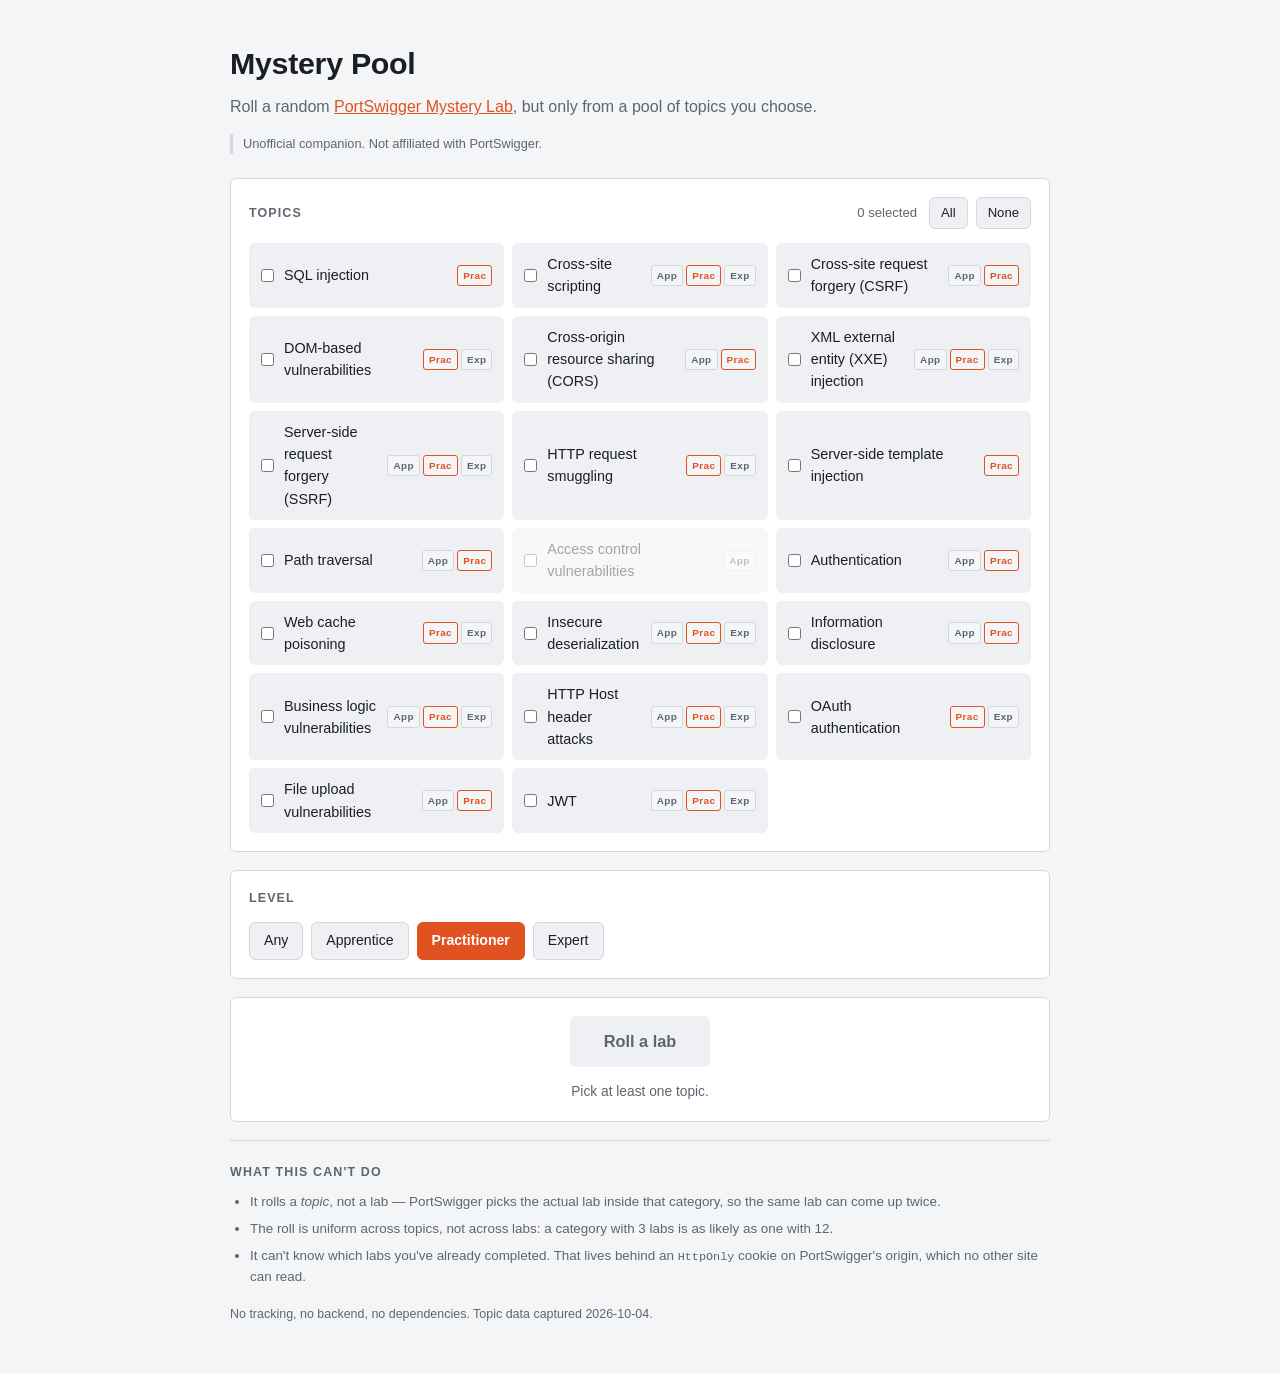
==== index.html @ 6b70d8ba "Add Mystery Pool: roll a Mystery Lab from a chosen topic pool" ====
<!doctype html>
<html lang="en">
<head>
<meta charset="utf-8">
<meta name="viewport" content="width=device-width, initial-scale=1">
<title>Mystery Pool</title>
<meta name="description" content="Roll a random PortSwigger Mystery Lab, but only from a pool of topics you choose.">
<link rel="stylesheet" href="assets/style.css">
</head>
<body>

<header class="site-head">
  <h1>Mystery Pool</h1>
  <p class="tagline">
    Roll a random <a href="https://portswigger.net/web-security/mystery-lab-challenge" target="_blank" rel="noopener">PortSwigger Mystery Lab</a>,
    but only from a pool of topics you choose.
  </p>
  <p class="unofficial">Unofficial companion. Not affiliated with PortSwigger.</p>
</header>

<main>

  <section class="panel">
    <div class="panel-head">
      <h2>Topics</h2>
      <div class="panel-actions">
        <span id="poolCount" class="count">0 selected</span>
        <button type="button" id="selectAll" class="btn-quiet">All</button>
        <button type="button" id="selectNone" class="btn-quiet">None</button>
      </div>
    </div>
    <div id="categoryGrid" class="cat-grid"></div>
    <noscript><p class="loading">This page needs JavaScript to pick a topic and build the link.</p></noscript>
  </section>

  <section class="panel">
    <fieldset class="level-set">
      <legend>Level</legend>
      <div class="segmented" id="levelControl"></div>
    </fieldset>
  </section>

  <section class="panel roll-panel">
    <button type="button" id="rollBtn" class="btn-primary" disabled>Roll a lab</button>
    <p id="status" class="status">Pick at least one topic.</p>
    <div id="result" class="result" hidden>
      <p class="result-cat">Lab rolled. Nothing here tells you which topic came up — that's the point.</p>
      <button type="button" id="openLabBtn" class="btn-quiet">Open the lab</button>
      <details class="spoiler">
        <summary>Reveal the topic</summary>
        <p id="resultCat" class="spoiler-body"></p>
      </details>
      <p class="popup-note">If the new tab didn't open, your browser blocked it — use the button above.</p>
    </div>
  </section>

</main>

<footer class="site-foot">
  <h2>What this can't do</h2>
  <ul>
    <li>It rolls a <em>topic</em>, not a lab — PortSwigger picks the actual lab inside that category, so the same lab can come up twice.</li>
    <li>The roll is uniform across topics, not across labs: a category with 3 labs is as likely as one with 12.</li>
    <li>It can't know which labs you've already completed. That lives behind an <code>HttpOnly</code> cookie on PortSwigger's origin, which no other site can read.</li>
  </ul>
  <p class="foot-meta">
    No tracking, no backend, no dependencies.
    <span id="dataStamp"></span>
  </p>
</footer>

<script src="data/categories.js"></script>
<script src="assets/app.js"></script>
</body>
</html>
---- assets/style.css ----
:root {
  --bg: #16191d;
  --panel: #1e2228;
  --panel-raised: #262b32;
  --border: #333a43;
  --text: #e6e8eb;
  --text-dim: #9aa3ad;
  --accent: #ff6633;
  --accent-text: #1a1206;
  --ok: #4ec9a0;
  --warn: #e8b84b;
  --radius: 6px;
}

@media (prefers-color-scheme: light) {
  :root:not([data-theme="dark"]) {
    --bg: #f4f5f7;
    --panel: #ffffff;
    --panel-raised: #eef0f3;
    --border: #d4d8de;
    --text: #1b1f24;
    --text-dim: #5d666f;
    --accent: #e0521f;
    --accent-text: #ffffff;
    --ok: #16795a;
    --warn: #8a6410;
  }
}

* { box-sizing: border-box; }

body {
  margin: 0;
  padding: 0 16px 48px;
  background: var(--bg);
  color: var(--text);
  font: 16px/1.55 -apple-system, BlinkMacSystemFont, "Segoe UI", Roboto, Helvetica, Arial, sans-serif;
}

main, .site-head, .site-foot { max-width: 820px; margin: 0 auto; }

a { color: var(--accent); }

code {
  font-family: ui-monospace, SFMono-Regular, Menlo, Consolas, monospace;
  font-size: 0.88em;
}

.site-head { padding: 40px 0 24px; }

.site-head h1 {
  margin: 0;
  font-size: 1.9rem;
  letter-spacing: -0.01em;
}

.tagline { margin: 8px 0 0; color: var(--text-dim); }

.unofficial {
  margin: 14px 0 0;
  font-size: 0.8rem;
  color: var(--text-dim);
  border-left: 3px solid var(--border);
  padding-left: 10px;
}

.panel {
  background: var(--panel);
  border: 1px solid var(--border);
  border-radius: var(--radius);
  padding: 18px;
  margin-bottom: 18px;
}

.panel-head {
  display: flex;
  flex-wrap: wrap;
  gap: 10px;
  align-items: baseline;
  justify-content: space-between;
  margin-bottom: 14px;
}

.panel h2 {
  margin: 0;
  font-size: 0.78rem;
  font-weight: 600;
  letter-spacing: 0.09em;
  text-transform: uppercase;
  color: var(--text-dim);
}

.panel-actions { display: flex; gap: 8px; align-items: center; }

.count { font-size: 0.82rem; color: var(--text-dim); margin-right: 4px; }

.cat-grid {
  display: grid;
  grid-template-columns: repeat(auto-fill, minmax(255px, 1fr));
  gap: 8px;
}

.loading { color: var(--text-dim); margin: 0; font-size: 0.88rem; }

.cat {
  display: flex;
  align-items: center;
  gap: 10px;
  padding: 9px 11px;
  background: var(--panel-raised);
  border: 1px solid transparent;
  border-radius: var(--radius);
  cursor: pointer;
}

.cat:hover { border-color: var(--border); }

.cat:focus-within { outline: 2px solid var(--accent); outline-offset: 1px; }

.cat input { accent-color: var(--accent); margin: 0; flex: none; }

.cat-name { flex: 1; font-size: 0.9rem; }

.cat.is-ineligible { opacity: 0.4; }

.cat.is-ineligible.is-picked {
  opacity: 0.75;
  border-color: var(--warn);
}

.levels { display: flex; gap: 3px; flex: none; }

.lv {
  font-size: 0.62rem;
  font-weight: 600;
  letter-spacing: 0.04em;
  padding: 2px 5px;
  border-radius: 3px;
  background: var(--bg);
  color: var(--text-dim);
  border: 1px solid var(--border);
}

.lv.is-active { color: var(--accent); border-color: var(--accent); }

.level-set { border: 0; margin: 0; padding: 0; }

.level-set legend {
  padding: 0;
  margin-bottom: 14px;
  font-size: 0.78rem;
  font-weight: 600;
  letter-spacing: 0.09em;
  text-transform: uppercase;
  color: var(--text-dim);
}

.segmented { display: flex; flex-wrap: wrap; gap: 8px; }

.segmented label { cursor: pointer; }

.segmented input {
  position: absolute;
  opacity: 0;
  width: 0;
  height: 0;
}

.segmented span {
  display: block;
  padding: 7px 14px;
  font-size: 0.88rem;
  background: var(--panel-raised);
  border: 1px solid var(--border);
  border-radius: var(--radius);
}

.segmented input:checked + span {
  background: var(--accent);
  color: var(--accent-text);
  border-color: var(--accent);
  font-weight: 600;
}

.segmented input:focus-visible + span { outline: 2px solid var(--accent); outline-offset: 2px; }

.roll-panel { text-align: center; }

.btn-primary {
  font: inherit;
  font-weight: 700;
  font-size: 1.02rem;
  padding: 13px 34px;
  border: 0;
  border-radius: var(--radius);
  background: var(--accent);
  color: var(--accent-text);
  cursor: pointer;
}

.btn-primary:hover:not(:disabled) { filter: brightness(1.08); }

.btn-primary:disabled {
  background: var(--panel-raised);
  color: var(--text-dim);
  cursor: not-allowed;
}

.btn-quiet {
  font: inherit;
  font-size: 0.82rem;
  padding: 5px 11px;
  background: var(--panel-raised);
  color: var(--text);
  border: 1px solid var(--border);
  border-radius: var(--radius);
  cursor: pointer;
}

.btn-quiet:hover { border-color: var(--accent); }

.status {
  margin: 14px 0 0;
  font-size: 0.86rem;
  color: var(--text-dim);
}

.status.is-blocked { color: var(--warn); }

.result {
  margin-top: 18px;
  padding-top: 16px;
  border-top: 1px solid var(--border);
}

.result-cat { margin: 0 0 14px; font-size: 0.92rem; color: var(--text-dim); }

.spoiler { margin-top: 16px; font-size: 0.8rem; }

.spoiler summary {
  cursor: pointer;
  color: var(--text-dim);
  width: fit-content;
  margin: 0 auto;
}

.spoiler summary:hover { color: var(--accent); }

.spoiler-body { margin: 10px 0 0; color: var(--ok); font-size: 0.95rem; font-weight: 600; }

.popup-note { margin: 10px 0 0; font-size: 0.78rem; color: var(--text-dim); }

.site-foot {
  border-top: 1px solid var(--border);
  padding-top: 22px;
  color: var(--text-dim);
  font-size: 0.84rem;
}

.site-foot h2 {
  margin: 0 0 10px;
  font-size: 0.78rem;
  font-weight: 600;
  letter-spacing: 0.09em;
  text-transform: uppercase;
}

.site-foot ul { margin: 0; padding-left: 20px; }

.site-foot li { margin-bottom: 6px; }

.foot-meta { margin: 18px 0 0; font-size: 0.78rem; }

@media (max-width: 520px) {
  .cat-grid { grid-template-columns: 1fr; }
  .btn-primary { width: 100%; }
}
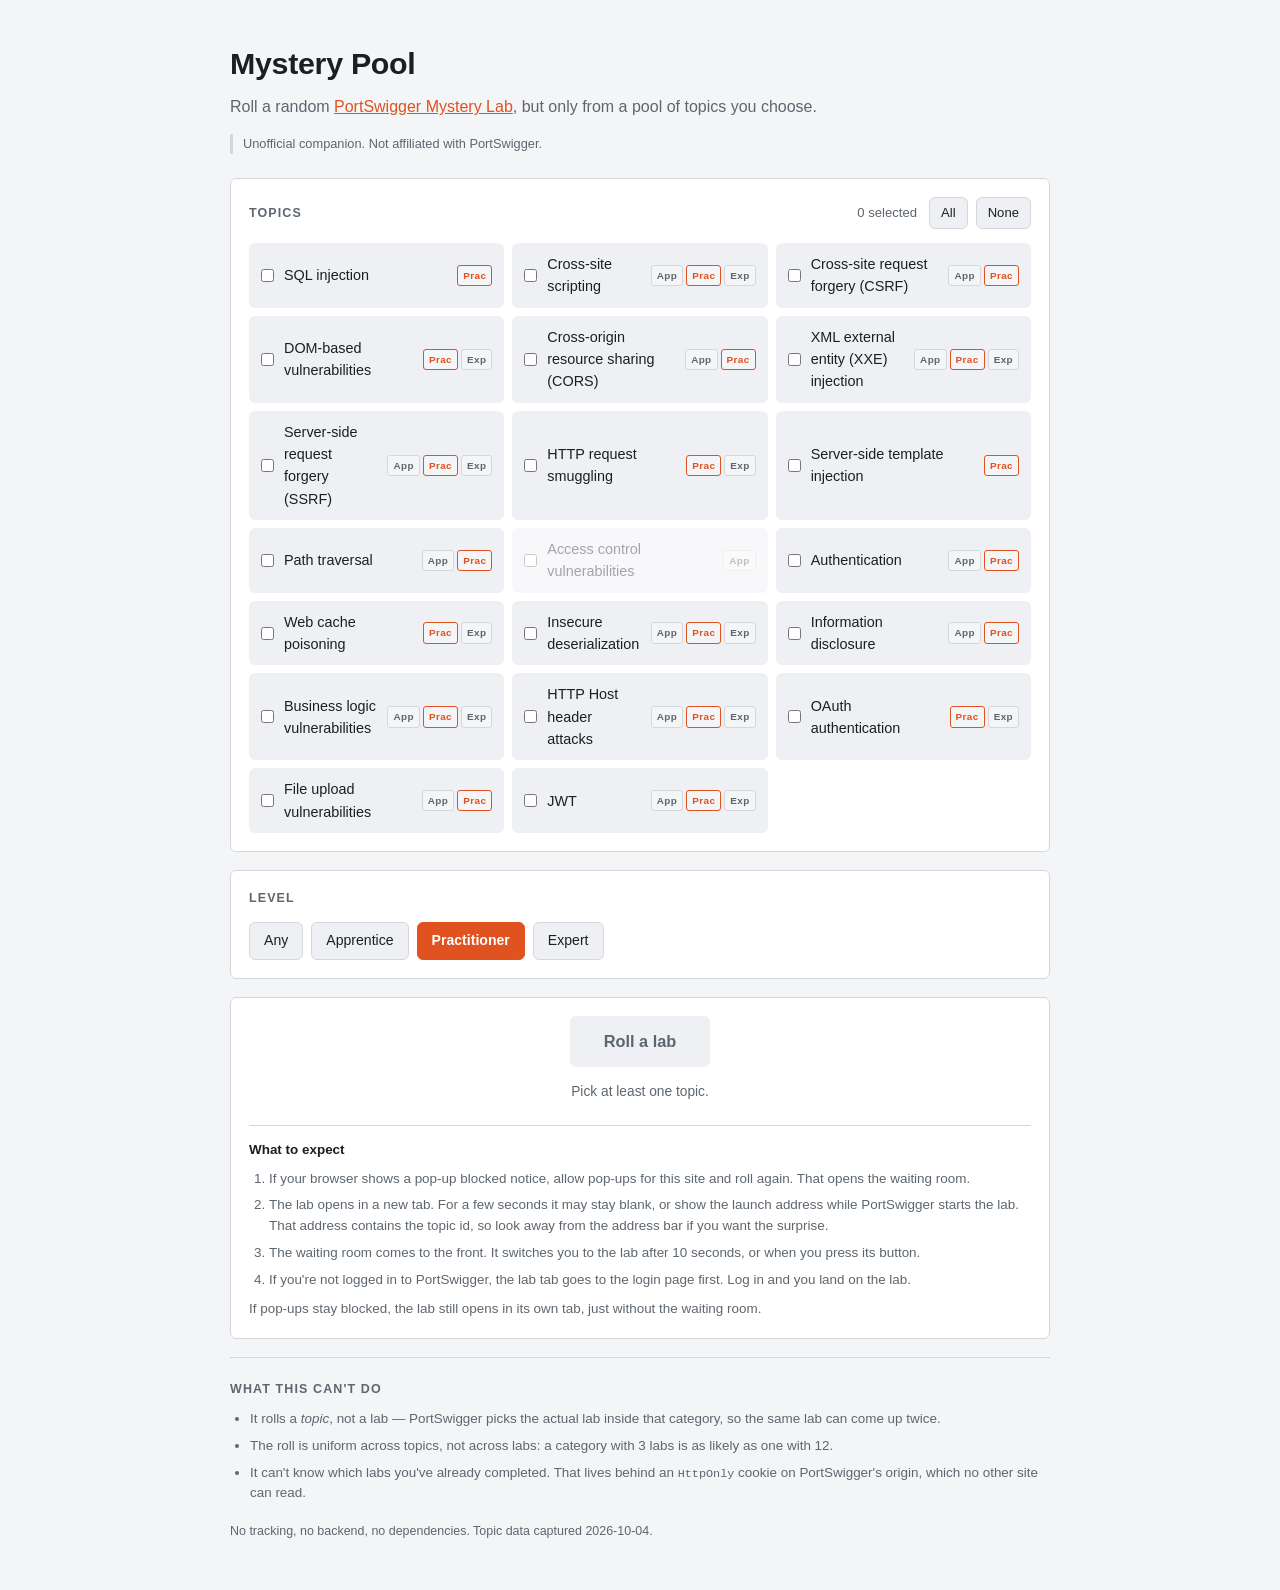
==== commit c3312e41: "Open lab in its own tab with a waiting room that refocuses it" ====
--- a/index.html
+++ b/index.html
@@ -52,6 +52,16 @@
       </details>
       <p class="popup-note">If the new tab didn't open, your browser blocked it — use the button above.</p>
     </div>
+    <div class="expect">
+      <p class="expect-title">What to expect</p>
+      <ol>
+        <li>If your browser shows a pop-up blocked notice, allow pop-ups for this site and roll again. That opens the waiting room.</li>
+        <li>The lab opens in a new tab. For a few seconds it may stay blank, or show the launch address while PortSwigger starts the lab. That address contains the topic id, so look away from the address bar if you want the surprise.</li>
+        <li>The waiting room comes to the front. It switches you to the lab after 10 seconds, or when you press its button.</li>
+        <li>If you're not logged in to PortSwigger, the lab tab goes to the login page first. Log in and you land on the lab.</li>
+      </ol>
+      <p>If pop-ups stay blocked, the lab still opens in its own tab, just without the waiting room.</p>
+    </div>
   </section>
 
 </main>
--- a/assets/style.css
+++ b/assets/style.css
@@ -250,6 +250,23 @@
 
 .popup-note { margin: 10px 0 0; font-size: 0.78rem; color: var(--text-dim); }
 
+.expect {
+  margin-top: 22px;
+  padding-top: 14px;
+  border-top: 1px solid var(--border);
+  text-align: left;
+  font-size: 0.84rem;
+  color: var(--text-dim);
+}
+
+.expect-title { margin: 0 0 8px; font-weight: 600; color: var(--text); }
+
+.expect ol { margin: 0 0 8px; padding-left: 20px; }
+
+.expect li { margin-bottom: 6px; }
+
+.expect p:last-child { margin: 0; }
+
 .site-foot {
   border-top: 1px solid var(--border);
   padding-top: 22px;
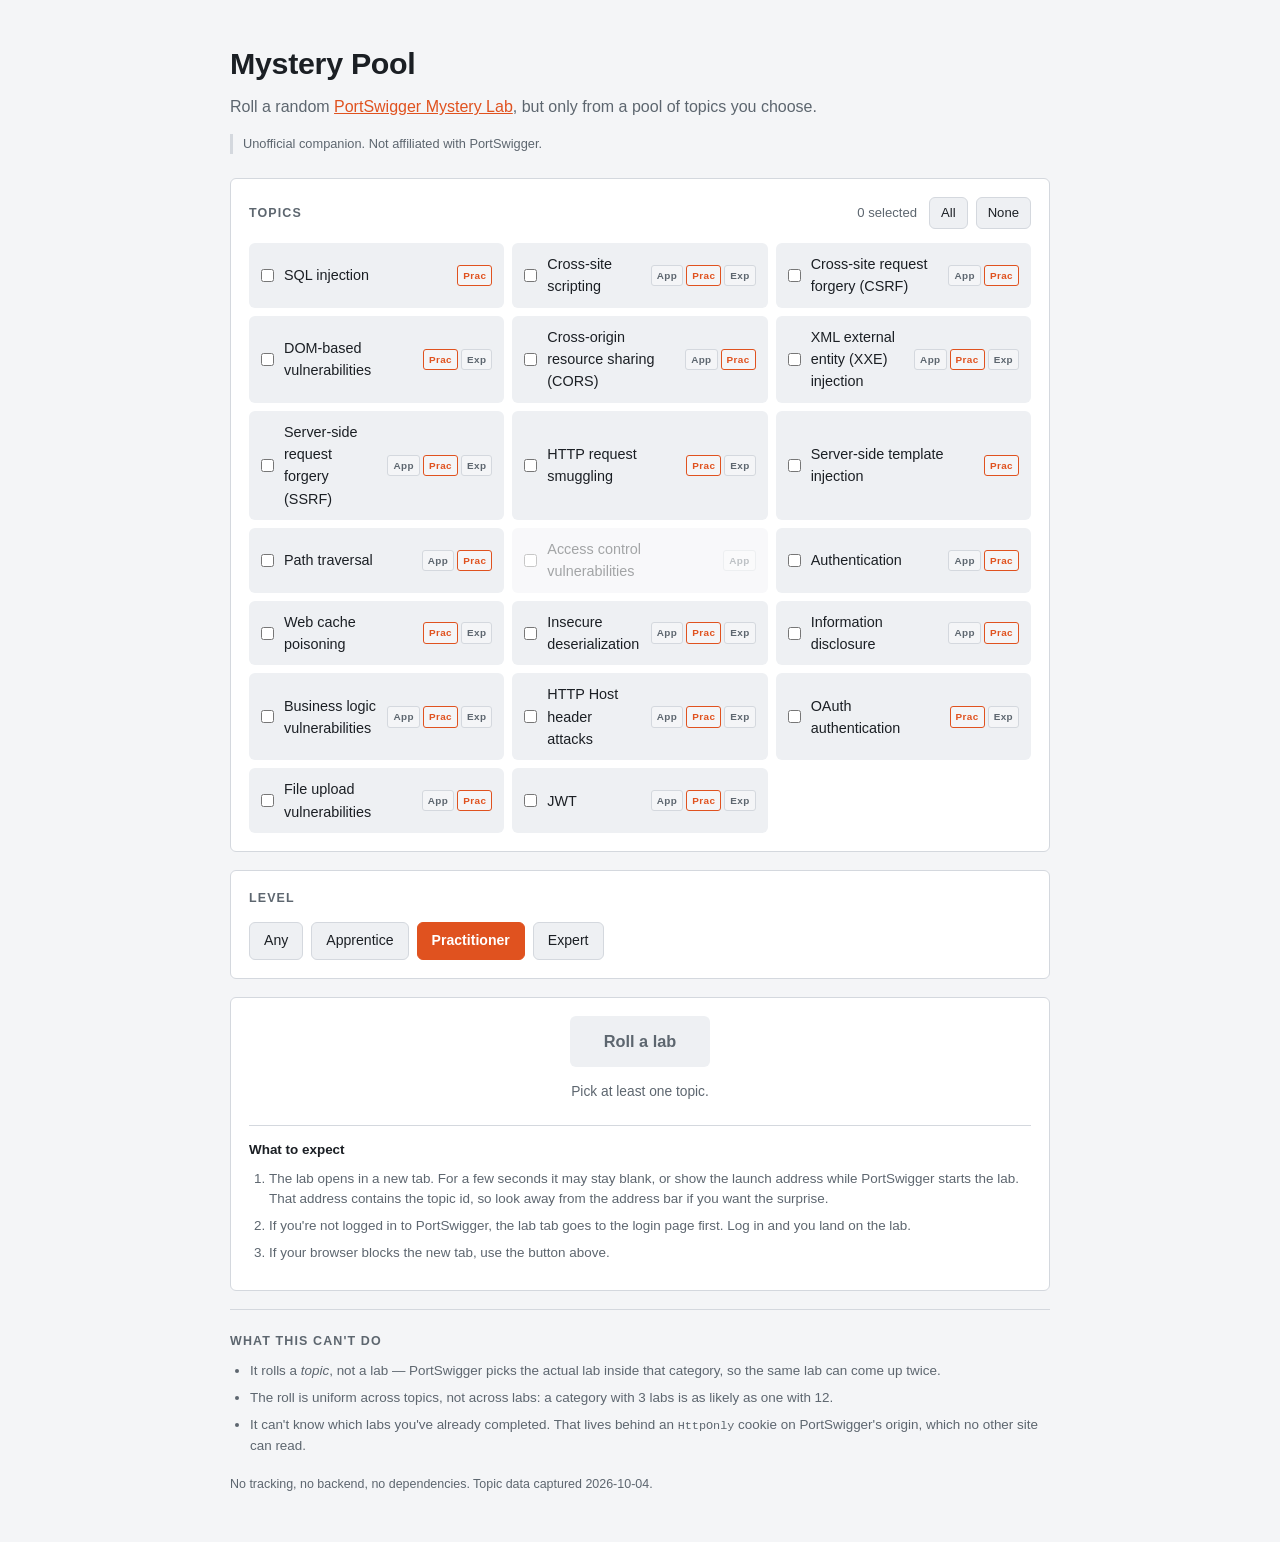
==== commit 82586a2b: "Remove the waiting room and open the lab directly again" ====
--- a/index.html
+++ b/index.html
@@ -55,12 +55,10 @@
     <div class="expect">
       <p class="expect-title">What to expect</p>
       <ol>
-        <li>If your browser shows a pop-up blocked notice, allow pop-ups for this site and roll again. That opens the waiting room.</li>
         <li>The lab opens in a new tab. For a few seconds it may stay blank, or show the launch address while PortSwigger starts the lab. That address contains the topic id, so look away from the address bar if you want the surprise.</li>
-        <li>The waiting room comes to the front. It switches you to the lab after 10 seconds, or when you press its button.</li>
         <li>If you're not logged in to PortSwigger, the lab tab goes to the login page first. Log in and you land on the lab.</li>
+        <li>If your browser blocks the new tab, use the button above.</li>
       </ol>
-      <p>If pop-ups stay blocked, the lab still opens in its own tab, just without the waiting room.</p>
     </div>
   </section>
 
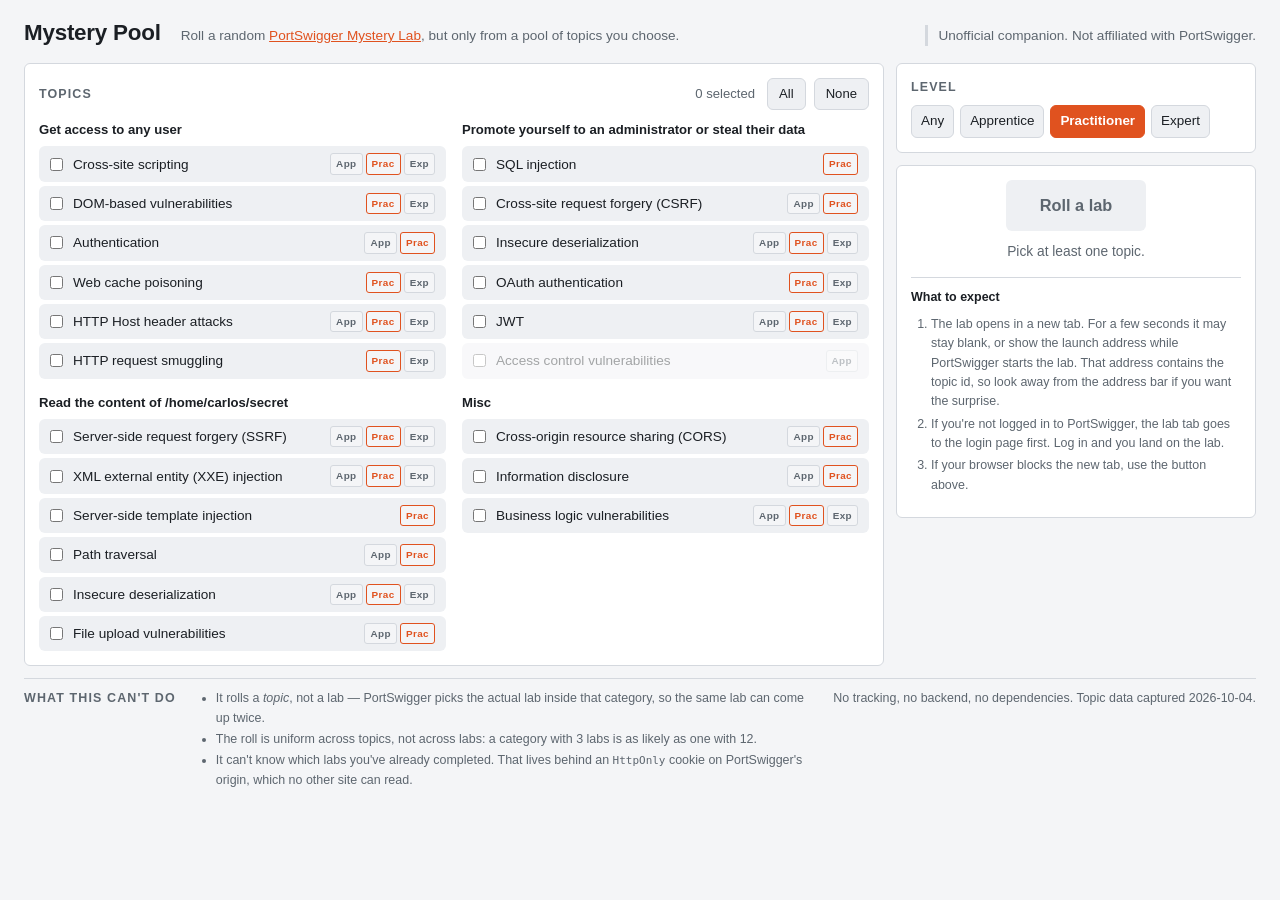
==== commit b9178794: "Group topics by lab goal and fit the page on one screen on wide viewports" ====
--- a/index.html
+++ b/index.html
@@ -29,7 +29,7 @@
         <button type="button" id="selectNone" class="btn-quiet">None</button>
       </div>
     </div>
-    <div id="categoryGrid" class="cat-grid"></div>
+    <div id="categoryGrid" class="cat-groups"></div>
     <noscript><p class="loading">This page needs JavaScript to pick a topic and build the link.</p></noscript>
   </section>
 
--- a/assets/style.css
+++ b/assets/style.css
@@ -94,6 +94,15 @@
 
 .count { font-size: 0.82rem; color: var(--text-dim); margin-right: 4px; }
 
+.cat-groups { display: grid; gap: 20px; }
+
+.cat-group h3 {
+  margin: 0 0 8px;
+  font-size: 0.9rem;
+  font-weight: 600;
+  color: var(--text);
+}
+
 .cat-grid {
   display: grid;
   grid-template-columns: repeat(auto-fill, minmax(255px, 1fr));
@@ -292,3 +301,66 @@
   .cat-grid { grid-template-columns: 1fr; }
   .btn-primary { width: 100%; }
 }
+
+/* Wide screens: everything on one page, no scrolling. Topics on the left in a
+   2x2 block of groups, controls on the right, footer notes in a strip below. */
+@media (min-width: 1000px) {
+  body { padding: 0 24px 16px; }
+
+  main, .site-head, .site-foot { max-width: 1280px; }
+
+  .site-head {
+    display: flex;
+    flex-wrap: wrap;
+    align-items: baseline;
+    gap: 4px 20px;
+    padding: 16px 0 12px;
+  }
+  .site-head h1 { font-size: 1.4rem; }
+  .tagline, .unofficial { margin: 0; font-size: 0.85rem; }
+  .unofficial { margin-left: auto; }
+
+  main {
+    display: grid;
+    grid-template-columns: 1fr 360px;
+    grid-template-rows: auto 1fr;
+    gap: 12px;
+    align-items: start;
+  }
+  main > .panel { margin: 0; padding: 14px; }
+  main > .panel:first-child { grid-row: 1 / span 3; }
+
+  .panel-head { margin-bottom: 10px; }
+
+  .cat-groups { grid-template-columns: 1fr 1fr; gap: 14px 16px; }
+  .cat-group h3 { font-size: 0.82rem; margin-bottom: 6px; }
+  .cat-grid { grid-template-columns: 1fr; gap: 4px; }
+  .cat { padding: 6px 10px; }
+  .cat-name { font-size: 0.85rem; }
+
+  .level-set legend { margin-bottom: 8px; }
+  .segmented { gap: 6px; }
+  .segmented span { padding: 5px 9px; font-size: 0.84rem; }
+
+  .status { margin-top: 10px; }
+  .result { margin-top: 12px; padding-top: 10px; }
+  .result-cat { margin-bottom: 8px; }
+  .spoiler { margin-top: 10px; }
+  .popup-note { margin-top: 6px; }
+  .expect { margin-top: 14px; padding-top: 10px; font-size: 0.78rem; }
+  .expect li { margin-bottom: 3px; }
+
+  .site-foot {
+    display: grid;
+    grid-template-columns: auto 1fr auto;
+    gap: 4px 24px;
+    align-items: start;
+    margin-top: 12px;
+    padding-top: 10px;
+    font-size: 0.78rem;
+  }
+  .site-foot h2 { margin: 0; }
+  .site-foot ul { padding-left: 16px; }
+  .site-foot li { margin-bottom: 2px; }
+  .foot-meta { margin: 0; }
+}
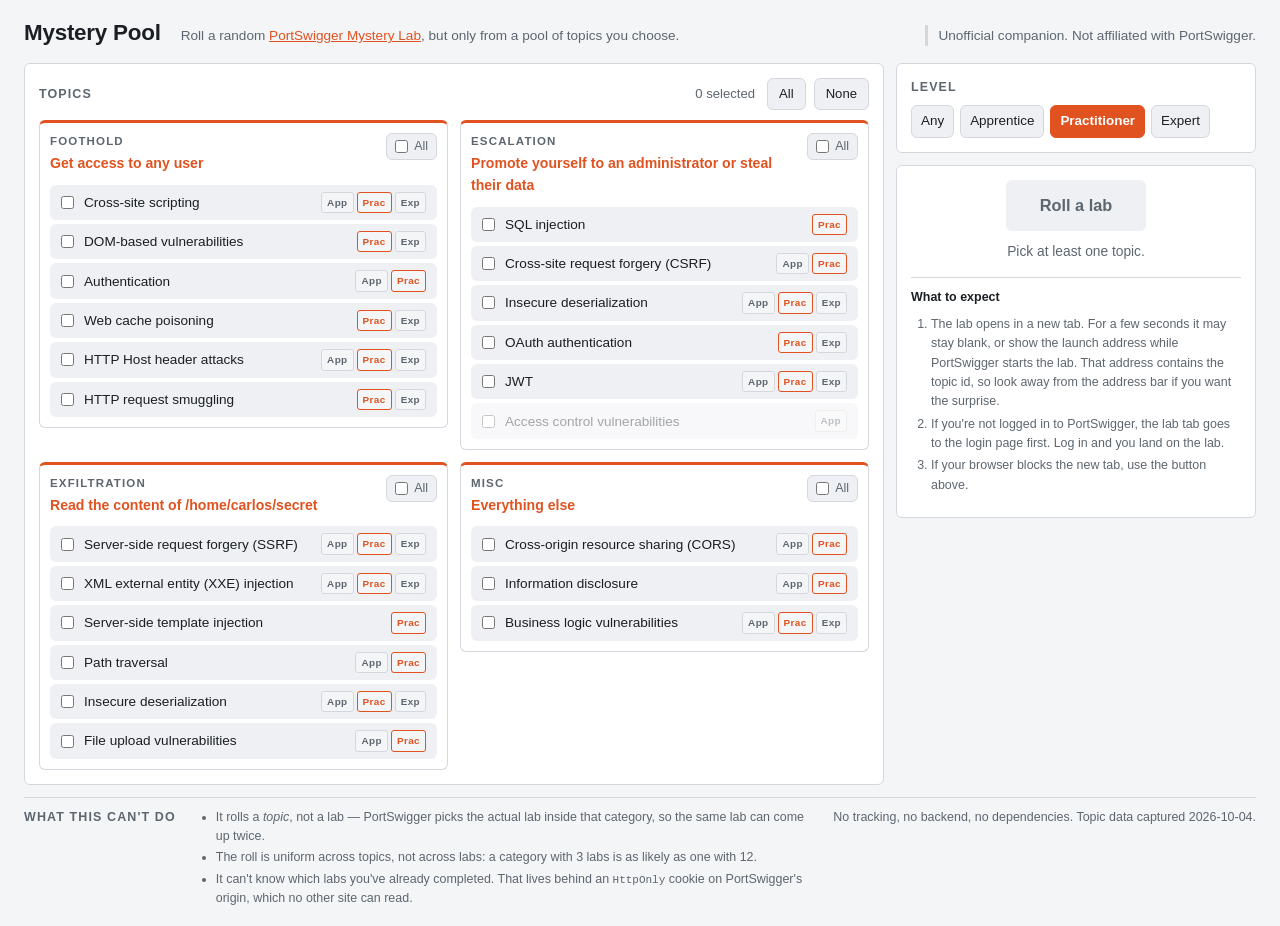
==== commit 90fe1a64: "Move the roll logic into a DOM-free module with tests Eligibility and the topic pick now live in ass" ====
--- a/index.html
+++ b/index.html
@@ -78,6 +78,7 @@
 </footer>
 
 <script src="data/categories.js"></script>
+<script src="assets/roll.js"></script>
 <script src="assets/app.js"></script>
 </body>
 </html>
--- a/assets/style.css
+++ b/assets/style.css
@@ -96,11 +96,59 @@
 
 .cat-groups { display: grid; gap: 20px; }
 
+.cat-group {
+  padding: 12px;
+  border: 1px solid var(--border);
+  border-top: 3px solid var(--accent);
+  border-radius: var(--radius);
+}
+
+.cat-group-head {
+  display: flex;
+  align-items: flex-start;
+  justify-content: space-between;
+  gap: 10px;
+  margin-bottom: 10px;
+}
+
+.cat-group .cat-group-head h3 { margin-bottom: 0; }
+
+.group-toggle {
+  display: flex;
+  align-items: center;
+  gap: 6px;
+  flex: none;
+  padding: 3px 8px;
+  font-size: 0.78rem;
+  color: var(--text-dim);
+  background: var(--panel-raised);
+  border: 1px solid var(--border);
+  border-radius: var(--radius);
+  cursor: pointer;
+}
+
+.group-toggle:hover { border-color: var(--accent); }
+
+.group-toggle:focus-within { outline: 2px solid var(--accent); outline-offset: 1px; }
+
+.group-toggle input { accent-color: var(--accent); margin: 0; }
+
+.cat-phase {
+  margin: 0 0 2px;
+  font-size: 0.72rem;
+  font-weight: 700;
+  letter-spacing: 0.1em;
+  text-transform: uppercase;
+  color: var(--text-dim);
+}
+
+.cat-phase:empty { display: none; }
+
 .cat-group h3 {
-  margin: 0 0 8px;
-  font-size: 0.9rem;
-  font-weight: 600;
-  color: var(--text);
+  margin: 0 0 10px;
+  font-size: 0.88rem;
+  font-weight: 700;
+  color: var(--accent);
 }
 
 .cat-grid {
@@ -332,8 +380,9 @@
 
   .panel-head { margin-bottom: 10px; }
 
-  .cat-groups { grid-template-columns: 1fr 1fr; gap: 14px 16px; }
-  .cat-group h3 { font-size: 0.82rem; margin-bottom: 6px; }
+  .cat-groups { grid-template-columns: 1fr 1fr; gap: 12px; align-items: start; }
+  .cat-group { padding: 10px; }
+  .cat-group h3 { margin-bottom: 8px; }
   .cat-grid { grid-template-columns: 1fr; gap: 4px; }
   .cat { padding: 6px 10px; }
   .cat-name { font-size: 0.85rem; }
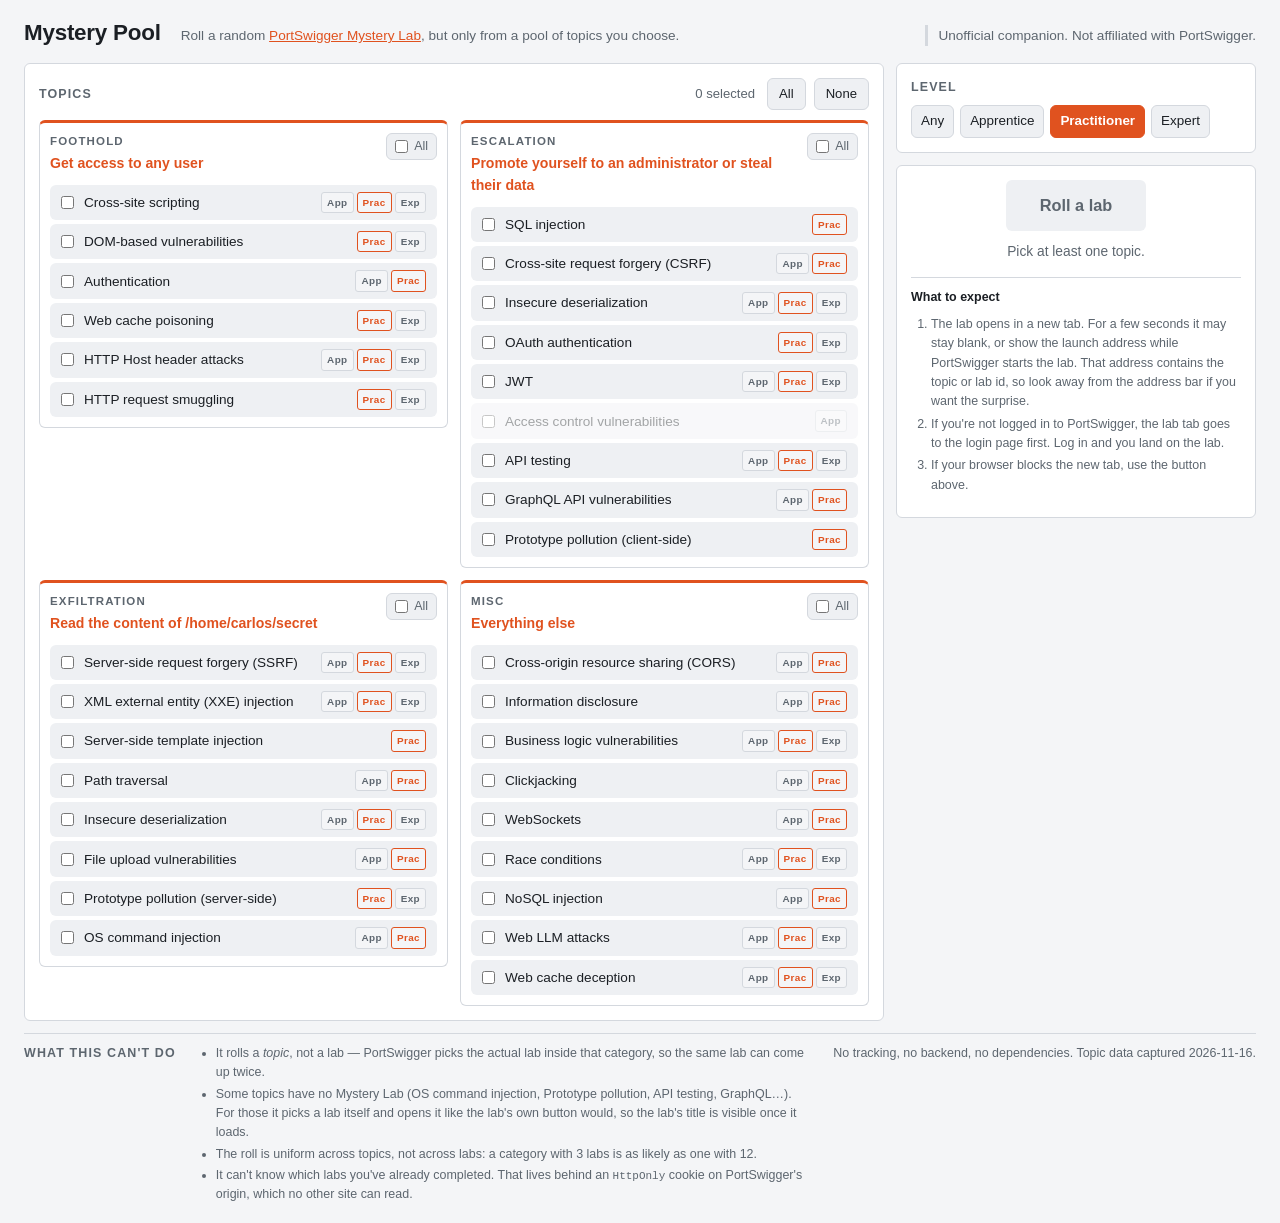
==== commit 9e549eaf: "Generate every direct topic from the all-labs page scripts/fetch_direct_topics.py reads /web-securit" ====
--- a/index.html
+++ b/index.html
@@ -55,7 +55,7 @@
     <div class="expect">
       <p class="expect-title">What to expect</p>
       <ol>
-        <li>The lab opens in a new tab. For a few seconds it may stay blank, or show the launch address while PortSwigger starts the lab. That address contains the topic id, so look away from the address bar if you want the surprise.</li>
+        <li>The lab opens in a new tab. For a few seconds it may stay blank, or show the launch address while PortSwigger starts the lab. That address contains the topic or lab id, so look away from the address bar if you want the surprise.</li>
         <li>If you're not logged in to PortSwigger, the lab tab goes to the login page first. Log in and you land on the lab.</li>
         <li>If your browser blocks the new tab, use the button above.</li>
       </ol>
@@ -68,6 +68,7 @@
   <h2>What this can't do</h2>
   <ul>
     <li>It rolls a <em>topic</em>, not a lab — PortSwigger picks the actual lab inside that category, so the same lab can come up twice.</li>
+    <li>Some topics have no Mystery Lab (OS command injection, Prototype pollution, API testing, GraphQL…). For those it picks a lab itself and opens it like the lab's own button would, so the lab's title is visible once it loads.</li>
     <li>The roll is uniform across topics, not across labs: a category with 3 labs is as likely as one with 12.</li>
     <li>It can't know which labs you've already completed. That lives behind an <code>HttpOnly</code> cookie on PortSwigger's origin, which no other site can read.</li>
   </ul>
